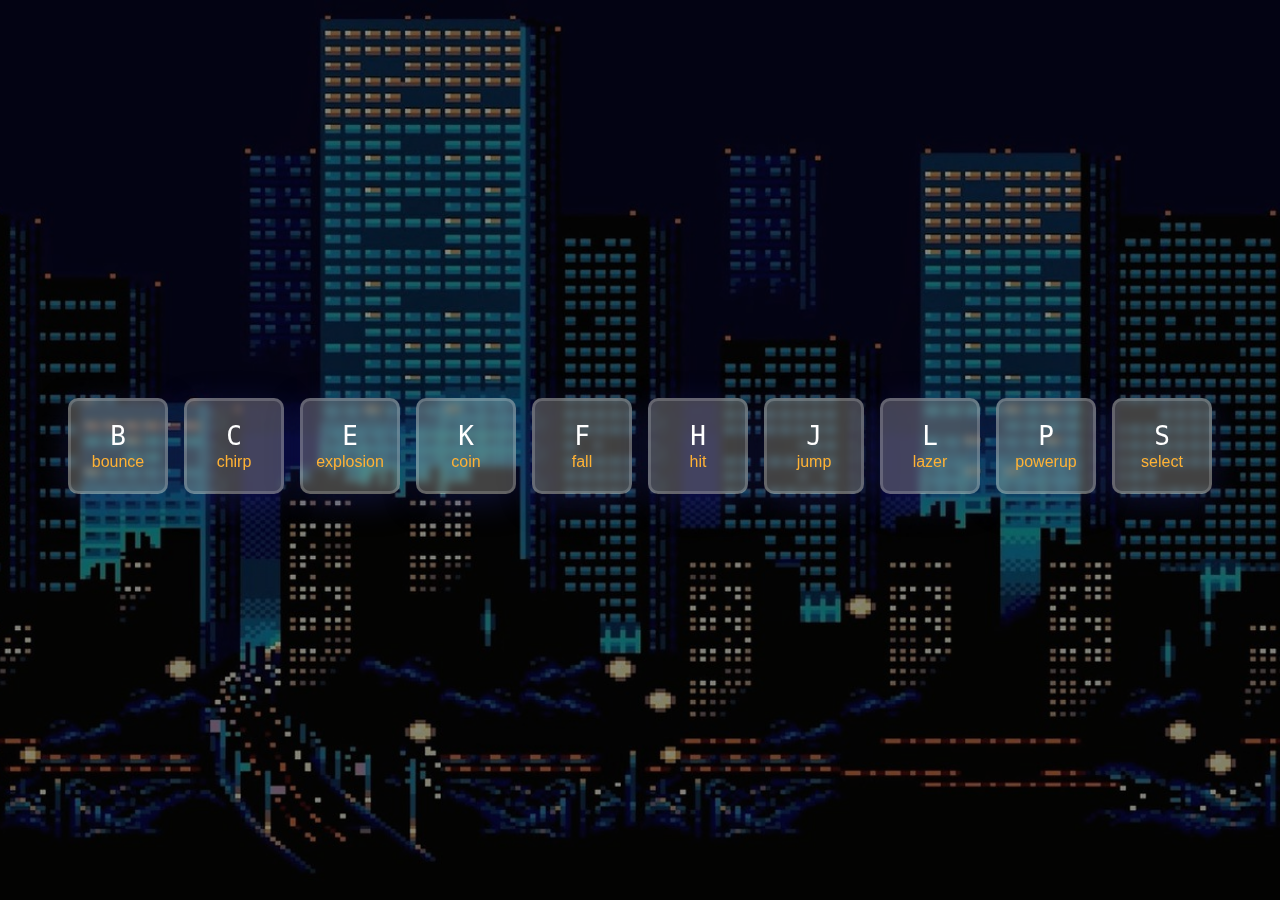
==== drumpad/index.html @ a6240e0c "added drumkit, flexbox-gallery, css js clock" ====
<!DOCTYPE html>
<html lang="en">

<head>
    <meta charset="UTF-8">
    <meta http-equiv="X-UA-Compatible" content="IE=edge">
    <meta name="viewport" content="width=device-width, initial-scale=1.0">
    <title>Simple JS drumpad</title>
    <link rel="stylesheet" href="css/style.css">
</head>

<body>
    <div class="wrapper">
        <audio data-key='66' src="audio/8bitkit-bounce-2.wav"></audio>
        <audio data-key='67' src="audio/8bitkit-chirp.wav"></audio>
        <audio data-key='69' src="audio/8bitkit-explosion-2.wav"></audio>
        <audio data-key='75' src="audio/8bitkit-coin-10.wav"></audio>
        <audio data-key='70' src="audio/8bitkit-fall.wav"></audio>
        <audio data-key='72' src="audio/8bitkit-hit-4.wav"></audio>
        <audio data-key='74' src="audio/8bitkit-jump-6.wav"></audio>
        <audio data-key='76' src="audio/8bitkit-laser-4.wav"></audio>
        <audio data-key='80' src="audio/8bitkit-powerup-2.wav"></audio>
        <audio data-key='83' src="audio/8bitkit-select-8.wav"></audio>
        <div class="banner">
            <div data-key='66' class="sound-button">
                <kbd class="sound-button__key">b</kbd>
                <span class="sound-button__sound-name">bounce</span>
            </div>
            <div data-key='67' class="sound-button">
                <kbd class="sound-button__key">c</kbd>
                <span class="sound-button__sound-name">chirp</span>
            </div>
            <div data-key='69' class="sound-button">
                <kbd class="sound-button__key">e</kbd>
                <span class="sound-button__sound-name">explosion</span>
            </div>
            <div data-key='75' class="sound-button">
                <kbd class="sound-button__key">k</kbd>
                <span class="sound-button__sound-name">coin</span>
            </div>
            <div data-key='70' class="sound-button">
                <kbd class="sound-button__key">f</kbd>
                <span class="sound-button__sound-name">fall</span>
            </div>
            <div data-key='72' class="sound-button">
                <kbd class="sound-button__key">h</kbd>
                <span class="sound-button__sound-name">hit</span>
            </div>
            <div data-key='74' class="sound-button">
                <kbd class="sound-button__key">j</kbd>
                <span class="sound-button__sound-name">jump</span>
            </div>
            <div data-key='76' class="sound-button">
                <kbd class="sound-button__key">l</kbd>
                <span class="sound-button__sound-name">lazer</span>
            </div>
            <div data-key='80' class="sound-button">
                <kbd class="sound-button__key">p</kbd>
                <span class="sound-button__sound-name">powerup</span>
            </div>
            <div data-key='83' class="sound-button">
                <kbd class="sound-button__key">s</kbd>
                <span class="sound-button__sound-name">select</span>
            </div>
        </div>
    </div>
    <script src="js/script.js"></script>
</body>

</html>
---- drumpad/css/style.css ----
*,
*::after,
*::before {
  box-sizing: border-box;
  margin: 0;
  padding: 0;
  border: 0;
}

body {
  font-family: sans-serif;
}

.banner {
  position: relative;
  width: 100%;
  height: 100vh;
  background: url("../images/background.jpg") no-repeat center center / cover;
  z-index: 1;
  display: flex;
  justify-content: center;
  align-items: center;
  flex-wrap: wrap;
}

.banner::before {
  content: "";
  position: absolute;
  top: 0;
  left: 0;
  right: 0;
  bottom: 0;
  width: 100%;
  height: 100%;
  background: rgba(0, 0, 0, 0.4);
  z-index: 0;
}

.sound-button {
  cursor: pointer;
  width: 100px;
  padding: 20px 0;
  z-index: 1;
  margin: 0 8px 8px 8px;
  background: rgba(255, 255, 255, 0.25);
  box-shadow: 0 8px 32px 0 rgba(31, 38, 135, 0.37);
  backdrop-filter: blur(4px);
  -webkit-backdrop-filter: blur(4px);
  border-radius: 10px;
  border: 3px solid rgba(255, 255, 255, 0.18);
  transition: 0.4s;
}

.sound-button__key {
  font-size: 2em;
  display: block;
  text-transform: uppercase;
  text-align: center;
  color: #fff;
  line-height: 1.2;
  user-select: none;
}

.sound-button__sound-name {
  font-size: 1em;
  display: block;
  color: #ffb235;
  text-align: center;
  user-select: none;
}

.sound-button__playing {
  transform: scale(1.1);
  border-color: #ffb235;
}
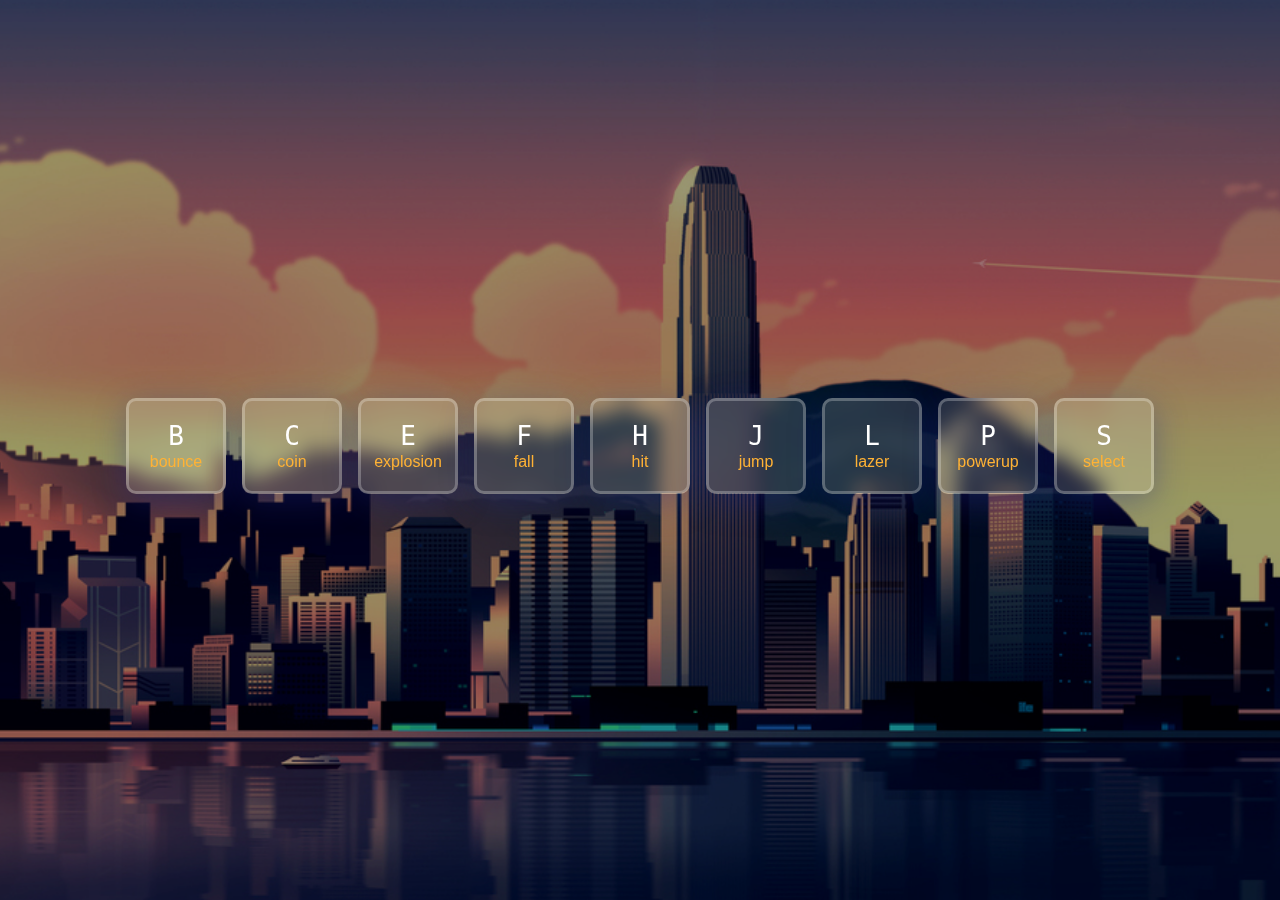
==== commit 5122b714: "fixed pointer-events, changed background" ====
--- a/drumpad/index.html
+++ b/drumpad/index.html
@@ -12,9 +12,8 @@
 <body>
     <div class="wrapper">
         <audio data-key='66' src="audio/8bitkit-bounce-2.wav"></audio>
-        <audio data-key='67' src="audio/8bitkit-chirp.wav"></audio>
+        <audio data-key='67' src="audio/8bitkit-coin-10.wav"></audio>
         <audio data-key='69' src="audio/8bitkit-explosion-2.wav"></audio>
-        <audio data-key='75' src="audio/8bitkit-coin-10.wav"></audio>
         <audio data-key='70' src="audio/8bitkit-fall.wav"></audio>
         <audio data-key='72' src="audio/8bitkit-hit-4.wav"></audio>
         <audio data-key='74' src="audio/8bitkit-jump-6.wav"></audio>
@@ -28,15 +27,11 @@
             </div>
             <div data-key='67' class="sound-button">
                 <kbd class="sound-button__key">c</kbd>
-                <span class="sound-button__sound-name">chirp</span>
+                <span class="sound-button__sound-name">coin</span>
             </div>
             <div data-key='69' class="sound-button">
                 <kbd class="sound-button__key">e</kbd>
                 <span class="sound-button__sound-name">explosion</span>
-            </div>
-            <div data-key='75' class="sound-button">
-                <kbd class="sound-button__key">k</kbd>
-                <span class="sound-button__sound-name">coin</span>
             </div>
             <div data-key='70' class="sound-button">
                 <kbd class="sound-button__key">f</kbd>
--- a/drumpad/css/style.css
+++ b/drumpad/css/style.css
@@ -42,31 +42,33 @@
   padding: 20px 0;
   z-index: 1;
   margin: 0 8px 8px 8px;
-  background: rgba(255, 255, 255, 0.25);
+  background: rgba(255, 255, 255, 0.15);
   box-shadow: 0 8px 32px 0 rgba(31, 38, 135, 0.37);
-  backdrop-filter: blur(4px);
-  -webkit-backdrop-filter: blur(4px);
+  backdrop-filter: blur(10px);
+  -webkit-backdrop-filter: blur(10px);
   border-radius: 10px;
-  border: 3px solid rgba(255, 255, 255, 0.18);
-  transition: 0.4s;
+  border: 3px solid rgba(255, 255, 255, 0.25);
+  transition: 0.2s all ease;
+
+  display: flex;
+  flex-direction: column;
+  align-items: center;
 }
 
 .sound-button__key {
   font-size: 2em;
-  display: block;
   text-transform: uppercase;
-  text-align: center;
   color: #fff;
   line-height: 1.2;
   user-select: none;
+  pointer-events: none;
 }
 
 .sound-button__sound-name {
   font-size: 1em;
-  display: block;
   color: #ffb235;
-  text-align: center;
   user-select: none;
+  pointer-events: none;
 }
 
 .sound-button__playing {
